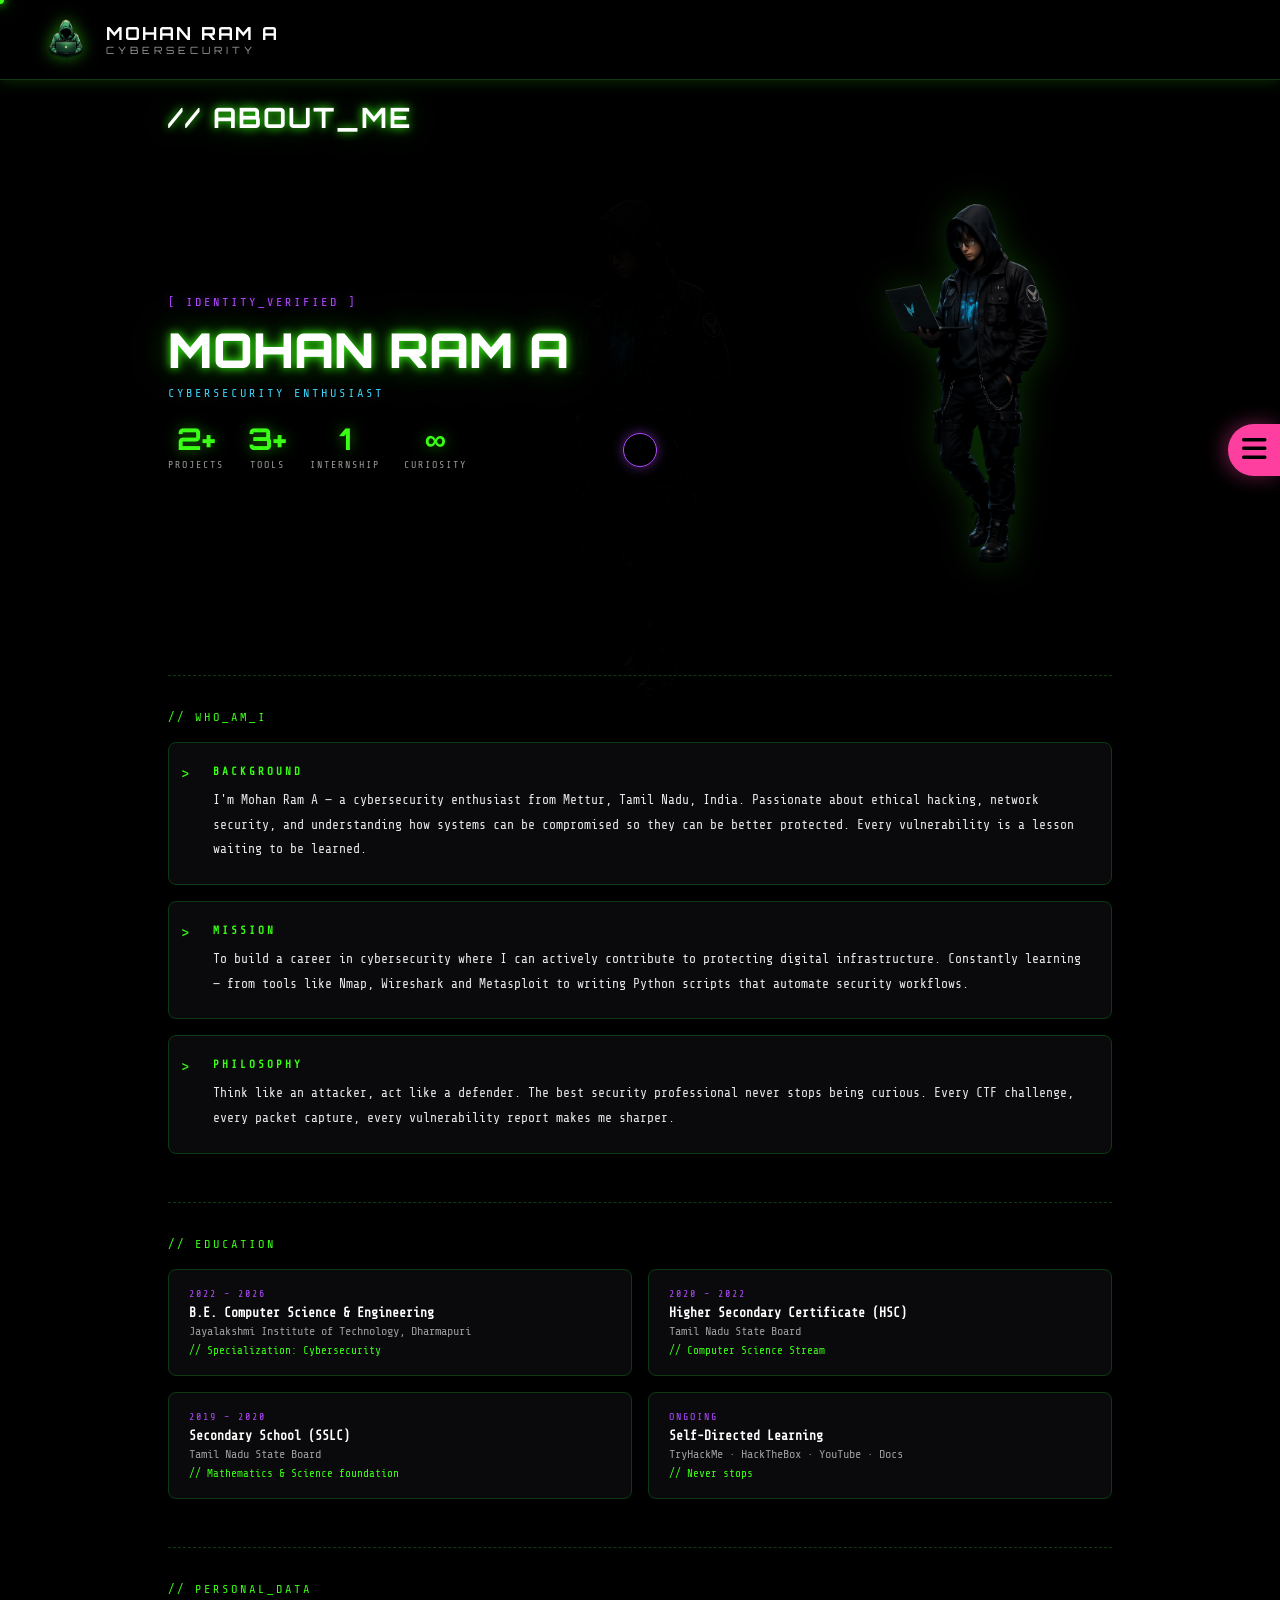
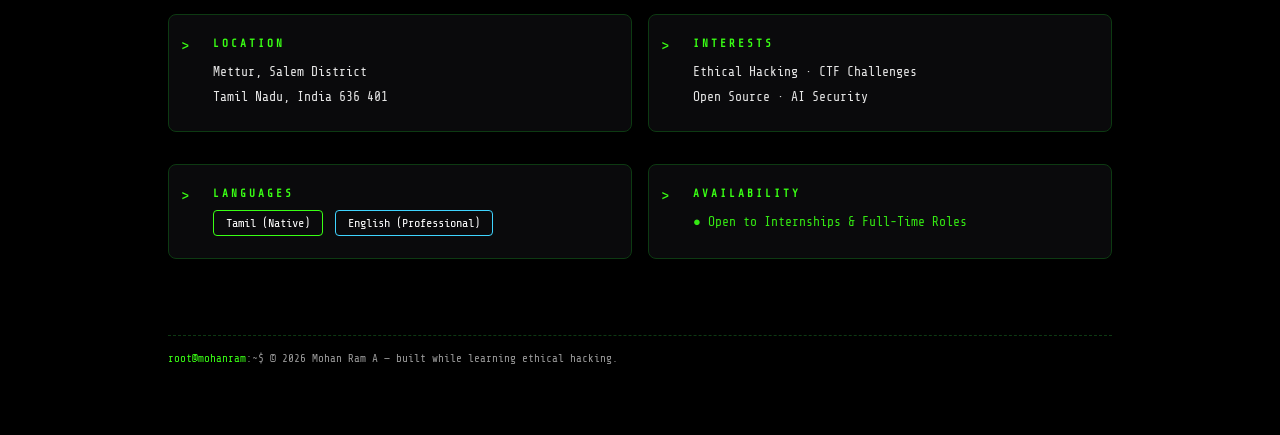
==== about.html @ e19daaab "first commit" ====
<!DOCTYPE html>
<html lang="en">
<head>
<meta charset="UTF-8">
<meta name="viewport" content="width=device-width, initial-scale=1.0">
<title>About // Mohan Ram A</title>
<link rel="icon" href="logo.png" >
<link rel="stylesheet" href="style.css">
<link rel="stylesheet" href="https://cdnjs.cloudflare.com/ajax/libs/font-awesome/6.5.0/css/all.min.css">
<style>
  .bg-page-img {
    position: fixed; top: 50%; left: 50%;
    transform: translate(-50%, -50%);
    width: 550px; height: 550px; object-fit: contain;
    opacity: 0.05; pointer-events: none; z-index: 0;
  }
  @media (max-width: 680px) { .bg-page-img { width: 300px; height: 300px; } }
</style>
</head>
<body>

<img src="about-portrait.png" class="bg-page-img" alt="">

<header class="topbar">
  <a href="index.html" class="topbar-logo">
    <img src="logo.png" width="52" height="52" alt="MR logo">
    <span class="logo-text">MOHAN RAM A<span>CYBERSECURITY</span></span>
  </a>
</header>

<div class="navfab-overlay" id="navfabOverlay"></div>
<div class="navfab-halo" id="navfabHalo"></div>
<div id="navfabItems"></div>
<button class="navfab" id="navfabBtn" aria-label="Toggle navigation">
  <span class="navfab-icon"><i class="fa-solid fa-bars"></i></span>
</button>

<div class="wrap">
  <h1 class="page-title glitch-title">// ABOUT_ME</h1>

  <div class="about-hero reveal">
    <div>
      <div class="glitchtag">[ IDENTITY_VERIFIED ]</div>
      <h2 class="neon-name">MOHAN RAM A</h2>
      <p style="color:var(--sky); font-size:12px; letter-spacing:3px; margin:0 0 20px;">CYBERSECURITY ENTHUSIAST</p>
      <div class="stat-row">
        <div class="stat"><div class="num">2+</div><div class="lbl">PROJECTS</div></div>
        <div class="stat"><div class="num">3+</div><div class="lbl">TOOLS</div></div>
        <div class="stat"><div class="num">1</div><div class="lbl">INTERNSHIP</div></div>
        <div class="stat"><div class="num">∞</div><div class="lbl">CURIOSITY</div></div>
      </div>
    </div>
    <div class="about-portrait">
      <img src="about-portrait.png" alt="Mohan Ram A">
    </div>
  </div>

  <hr class="divider">
  <section id="bio" class="reveal">
    <div class="label">// WHO_AM_I</div>
    <div class="about-block">
      <h3>BACKGROUND</h3>
      <p>I'm Mohan Ram A — a cybersecurity enthusiast from Mettur, Tamil Nadu, India. Passionate about ethical hacking, network security, and understanding how systems can be compromised so they can be better protected. Every vulnerability is a lesson waiting to be learned.</p>
    </div>
    <div class="about-block">
      <h3>MISSION</h3>
      <p>To build a career in cybersecurity where I can actively contribute to protecting digital infrastructure. Constantly learning — from tools like Nmap, Wireshark and Metasploit to writing Python scripts that automate security workflows.</p>
    </div>
    <div class="about-block">
      <h3>PHILOSOPHY</h3>
      <p>Think like an attacker, act like a defender. The best security professional never stops being curious. Every CTF challenge, every packet capture, every vulnerability report makes me sharper.</p>
    </div>
  </section>

  <hr class="divider">
  <section id="education" class="reveal">
    <div class="label">// EDUCATION</div>
    <div class="edu-grid">
      <div class="edu-card">
        <span class="yr">2022 – 2026</span>
        <h3>B.E. Computer Science &amp; Engineering</h3>
        <div class="inst">Jayalakshmi Institute of Technology, Dharmapuri</div>
        <div class="grade">// Specialization: Cybersecurity</div>
      </div>
      <div class="edu-card">
        <span class="yr">2020 – 2022</span>
        <h3>Higher Secondary Certificate (HSC)</h3>
        <div class="inst">Tamil Nadu State Board</div>
        <div class="grade">// Computer Science Stream</div>
      </div>
      <div class="edu-card">
        <span class="yr">2019 – 2020</span>
        <h3>Secondary School (SSLC)</h3>
        <div class="inst">Tamil Nadu State Board</div>
        <div class="grade">// Mathematics &amp; Science foundation</div>
      </div>
      <div class="edu-card">
        <span class="yr">ONGOING</span>
        <h3>Self-Directed Learning</h3>
        <div class="inst">TryHackMe · HackTheBox · YouTube · Docs</div>
        <div class="grade">// Never stops</div>
      </div>
    </div>
  </section>

  <hr class="divider">
  <section id="personal" class="reveal">
    <div class="label">// PERSONAL_DATA</div>
    <div style="display:grid; grid-template-columns:1fr 1fr; gap:16px;">
      <div class="about-block">
        <h3>LOCATION</h3>
        <p>Mettur, Salem District<br>Tamil Nadu, India 636 401</p>
      </div>
      <div class="about-block">
        <h3>INTERESTS</h3>
        <p>Ethical Hacking · CTF Challenges<br>Open Source · AI Security</p>
      </div>
      <div class="about-block">
        <h3>LANGUAGES</h3>
        <div class="lang-row" style="padding-left:18px; margin-top:6px;">
          <span class="lang-tag native">Tamil (Native)</span>
          <span class="lang-tag sky">English (Professional)</span>
        </div>
      </div>
      <div class="about-block">
        <h3>AVAILABILITY</h3>
        <p style="color:var(--green);">● Open to Internships &amp; Full-Time Roles</p>
      </div>
    </div>
  </section>

  <footer>
    <span class="red">root@mohanram</span>:~$ © 2026 Mohan Ram A — built while learning ethical hacking.
  </footer>
</div>

<script src="script.js"></script>
</body>
</html>
---- style.css ----
@import url('https://fonts.googleapis.com/css2?family=Share+Tech+Mono&family=Orbitron:wght@400;700;900&display=swap');

:root {
  --bg: #000000;
  --panel: #0a0a0c;
  --green: #39ff14;
  --green-dim: #0d3a12;
  --violet: #b14aff;
  --violet-dim: #3a0d5a;
  --pink: #ff3fa0;
  --pink-dim: #4a0d2e;
  --sky: #3fd4ff;
  --sky-dim: #0d3242;
  --white: #ffffff;
  --grey: #9a9a9a;
  --font-mono: 'Share Tech Mono', 'Courier New', monospace;
  --font-display: 'Orbitron', sans-serif;
}

* { box-sizing: border-box; }
html { scroll-behavior: smooth; }
body {
  margin: 0;
  background: var(--bg);
  color: var(--white);
  font-family: var(--font-mono);
  overflow-x: hidden;
  position: relative;
  cursor: none;
}

/* ── Custom cursor ── */
.cursor-dot {
  position: fixed; top: 0; left: 0; width: 8px; height: 8px; border-radius: 50%;
  background: var(--green); pointer-events: none; z-index: 9999;
  transform: translate(-50%, -50%);
  box-shadow: 0 0 10px var(--green), 0 0 20px rgba(57,255,20,0.6);
}
.cursor-ring {
  position: fixed; top: 0; left: 0; width: 34px; height: 34px; border-radius: 50%;
  border: 1px solid var(--violet); pointer-events: none; z-index: 9998;
  transform: translate(-50%, -50%);
  box-shadow: 0 0 12px rgba(177,74,255,0.5);
  transition: width .2s, height .2s, border-color .2s;
}
.cursor-ring.active { width: 50px; height: 50px; border-color: var(--pink); }
@media (max-width: 900px) {
  body { cursor: auto; }
  .cursor-dot, .cursor-ring { display: none; }
}

/* ── Background watermark ── */
.page-watermark {
  position: fixed; right: -60px; bottom: -60px; width: 480px; height: 480px;
  opacity: 0.06; pointer-events: none; z-index: 0;
  object-fit: contain;
}
@media (max-width: 680px) { .page-watermark { width: 280px; height: 280px; } }

/* ── TOPBAR ── */
.topbar {
  position: fixed; top: 0; left: 0; right: 0; height: 80px; z-index: 200;
  display: flex; align-items: center; padding: 0 40px;
  background: rgba(0,0,0,0.85);
  border-bottom: 1px solid var(--green-dim);
  backdrop-filter: blur(10px);
}
.topbar-logo {
  display: flex; align-items: center; gap: 14px;
  margin-right: auto; text-decoration: none;
}
.topbar-logo img { width: 52px; height: 52px; filter: drop-shadow(0 0 8px rgba(57,255,20,0.5)); }
.topbar-logo .logo-text {
  font-family: var(--font-display);
  font-weight: 700; letter-spacing: 2px; font-size: 18px; color: #fff; line-height: 1.2;
}
.topbar-logo .logo-text span {
  display: block; color: var(--grey); font-size: 10px; letter-spacing: 4px; font-weight: 400;
}
@media (max-width: 900px) {
  .topbar { padding: 0 20px; height: 70px; }
  .topbar-logo img { width: 40px; height: 40px; }
  .topbar-logo .logo-text { font-size: 14px; }
}

/* ── Radial FAB nav ── */
.navfab-halo {
  position: fixed; right: -250px; top: 50%;
  transform: translateY(-50%) scaleX(0.3); transform-origin: right center;
  width: 460px; height: 460px; border-radius: 50%;
  background: rgba(57,255,20,0.05); border: 2px solid rgba(57,255,20,0.25);
  opacity: 0; transition: right .5s cubic-bezier(.77,0,.18,1), opacity .4s, transform .5s cubic-bezier(.77,0,.18,1);
  z-index: 97; pointer-events: none;
}
.navfab-halo.open { right: -250px; opacity: 1; transform: translateY(-50%) scaleX(1); }

.navfab {
  position: fixed; right: 0; top: 50%; transform: translateY(-50%);
  width: 52px; height: 52px; border-radius: 50% 0 0 50%;
  background: var(--pink); border: none; cursor: pointer;
  display: flex; align-items: center; justify-content: center;
  z-index: 200; transition: background .2s, border-radius .3s;
  box-shadow: -4px 0 20px rgba(255,63,160,0.4);
}
.navfab:hover { background: #ff1f8f; }
.navfab.open { border-radius: 50%; background: #ff1f8f; }
.navfab-icon { font-size: 28px; color: #000; font-weight: bold; transition: transform .35s cubic-bezier(.34,1.56,.64,1); }
.navfab.open .navfab-icon { transform: rotate(45deg); }

.nav-item {
  position: fixed; width: 64px; height: 64px; border-radius: 50%;
  background: #0a0a0a; border: 2px solid rgba(57,255,20,0.35);
  display: flex; flex-direction: column; align-items: center; justify-content: center;
  cursor: pointer; text-decoration: none; gap: 2px;
  opacity: 0; transform: scale(0);
  transition: opacity .3s, transform .4s cubic-bezier(.34,1.56,.64,1), border-color .2s, box-shadow .2s;
  pointer-events: none; z-index: 199;
}
.nav-item:hover { background: rgba(57,255,20,0.08); border-color: var(--green); box-shadow: 0 0 16px rgba(57,255,20,0.4); }
.nav-item.open { opacity: 1; transform: scale(1); pointer-events: auto; }
.nav-item .nav-icon { font-size: 20px; color: var(--white); }
.nav-item .lbl { font-size: 8px; color: var(--grey); font-weight: 600; white-space: nowrap; font-family: var(--font-mono); }
.nav-item.active { border-color: var(--sky); box-shadow: 0 0 14px rgba(63,212,255,0.5); }
.nav-item.active .lbl { color: var(--sky); }
.nav-item .tip {
  position: absolute; right: 72px; background: var(--pink); color: #000;
  font-size: 12px; font-weight: 600; padding: 5px 10px; border-radius: 20px;
  white-space: nowrap; opacity: 0; pointer-events: none; transition: opacity .15s;
  font-family: var(--font-mono);
}
.nav-item:hover .tip { opacity: 1; }

.navfab-overlay { display: none; position: fixed; inset: 0; z-index: 96; }
.navfab-overlay.open { display: block; }

@media (max-width: 680px) {
  .navfab { width: 52px; height: 52px; }
  .navfab-icon { font-size: 22px; }
  .nav-item { width: 58px; height: 58px; }
  .nav-item .nav-icon { font-size: 16px; }
  .nav-item .lbl { font-size: 7px; }
  .nav-item .tip { display: none; }
  .navfab-halo { width: 300px; height: 300px; right: -150px; }
  .navfab-halo.open { right: -150px; }
}

/* ── Layout ── */
.wrap {
  max-width: 1000px; margin: 0 auto;
  padding: 100px 28px 50px; position: relative; z-index: 2;
}
@media (max-width: 680px) { .wrap { padding: 90px 18px 100px; } }

/* ── Typography & common ── */
.page-title {
  font-family: var(--font-display);
  font-size: 28px; margin: 0 0 32px; color: #fff;
  text-shadow: 0 0 10px var(--green), 0 0 28px rgba(57,255,20,0.35);
  letter-spacing: 2px;
}

/* Glitch animation for titles */
.glitch-title {
  position: relative;
  animation: glitchFlicker 5s infinite;
}
@keyframes glitchFlicker {
  0%, 95%, 100% { text-shadow: 0 0 10px var(--green), 0 0 28px rgba(57,255,20,0.35); }
  96% { text-shadow: 3px 0 0 var(--sky), -3px 0 0 var(--pink); transform: translateX(2px); }
  97% { text-shadow: -3px 0 0 var(--pink), 3px 0 0 var(--sky); transform: translateX(-2px); }
  98% { text-shadow: 0 0 10px var(--green), 0 0 28px rgba(57,255,20,0.35); transform: translateX(0); }
}

/* Neon scan-line effect on name */
.neon-name {
  font-family: var(--font-display);
  font-size: 48px; font-weight: 900; margin: 10px 0 6px; color: #fff;
  text-shadow: 0 0 10px var(--green), 0 0 30px rgba(57,255,20,0.4), 0 0 60px rgba(57,255,20,0.15);
  position: relative;
  animation: nameGlow 3s ease-in-out infinite alternate;
}
@keyframes nameGlow {
  from { text-shadow: 0 0 10px var(--green), 0 0 30px rgba(57,255,20,0.4); }
  to   { text-shadow: 0 0 20px var(--green), 0 0 50px rgba(57,255,20,0.6), 0 0 80px rgba(57,255,20,0.2); }
}
@media (max-width: 680px) { .neon-name { font-size: 28px; } }

.divider { border: none; border-top: 1px dashed var(--green-dim); margin: 48px 0 24px; }
.label { color: var(--green); font-size: 12px; letter-spacing: 3px; margin-bottom: 18px; font-family: var(--font-mono); }
section { padding-top: 10px; }

.reveal { opacity: 0; transform: translateY(24px); transition: opacity .6s ease, transform .6s ease; }
.reveal.in-view { opacity: 1; transform: translateY(0); }

/* ── Hero ── */
.hero {
  padding: 10px 0 40px;
  display: grid; grid-template-columns: 1fr auto; gap: 36px; align-items: center;
}
@media (max-width: 680px) { .hero { grid-template-columns: 1fr; } }

.glitchtag { color: var(--violet); font-size: 12px; letter-spacing: 3px; text-shadow: 0 0 8px rgba(177,74,255,0.6); }
.tagline { color: var(--grey); font-size: 14px; max-width: 560px; min-height: 1.6em; line-height: 1.7; }
.type-cursor { display: inline-block; width: 8px; height: 1em; background: var(--green); vertical-align: text-bottom; animation: blink 1s steps(1) infinite; margin-left: 2px; }
@keyframes blink { 50% { opacity: 0; } }

.contact-strip { display: flex; flex-wrap: wrap; gap: 18px; font-size: 12px; color: var(--grey); margin-top: 14px; }
.contact-strip b { color: var(--green); }

/* Hero portrait / frame */
.hero-portrait {
  width: 320px; height: 320px;
  flex-shrink: 0;
  position: relative;
}
@media (max-width: 680px) { .hero-portrait { width: 180px; height: 180px; margin: 0 auto; } }

/* the actual circular clipped photo, sits inside the frame */
.portrait-ring {
  position: relative;
  width: 100%; height: 100%;
  border-radius: 50%;
  overflow: hidden;
  z-index: 2;
  background: radial-gradient(circle at 50% 30%, #0a1a0d, #000 72%);
}
.portrait-ring img { width: 100%; height: 100%; object-fit: cover; display: block; }

/* ── Target-lock reticle overlay — sits ON TOP of the portrait, rings extend past it ── */
.reticle {
  position: absolute;
  inset: 0%;
  width: 100%;
  height: 100%;
  z-index: 3;
  pointer-events: none;
  overflow: visible;
}
.reticle .outer-static { fill: none; stroke: var(--green-dim); stroke-width: 1; }
.reticle .dash-ring {
  fill: none; stroke: var(--green-dim); stroke-width: 1;
  stroke-dasharray: 3 5;
  transform-origin: 100px 100px;
  animation: reticleSpinRev 26s linear infinite;
}
.reticle .thin-ring { fill: none; stroke: var(--green-dim); stroke-width: 1; opacity: .8; }

.reticle .tick-ring { transform-origin: 100px 100px; animation: reticleSpin 24s linear infinite; }
.reticle .tick-ring .arc-seg { fill: none; stroke: var(--green); stroke-width: 6; stroke-linecap: butt; opacity: .9; }
.reticle .tick-ring .tick { stroke: var(--green); stroke-width: 2; }

.reticle .scan-arc {
  fill: none; stroke: var(--sky); stroke-width: 4; stroke-linecap: round;
  opacity: .9;
  filter: drop-shadow(0 0 6px rgba(63,212,255,.7));
  transform-origin: 100px 100px;
  animation: reticleSpin 5s linear infinite;
}

.reticle .crosshair line { stroke: var(--grey); stroke-width: 1; }
.reticle .crosshair polygon { fill: var(--sky); }

@keyframes reticleSpin { to { transform: rotate(360deg); } }
@keyframes reticleSpinRev { to { transform: rotate(-360deg); } }

@media (prefers-reduced-motion: reduce) {
  .reticle .dash-ring, .reticle .tick-ring, .reticle .scan-arc { animation: none; }
}

/* AI command bar */
.ai-cmd {
  display: flex; align-items: center; gap: 8px; margin: 14px 0 6px;
  border: 1px solid var(--sky-dim); border-radius: 6px; background: #0a0a0a;
  padding: 8px 12px; max-width: 480px;
}
.ai-cmd span.prompt { color: var(--sky); font-size: 12px; }
.ai-cmd input {
  flex: 1; background: none; border: none; outline: none; color: var(--white);
  font-family: var(--font-mono); font-size: 12px;
}
.ai-cmd input::placeholder { color: var(--grey); }
.ai-cmd-hint { color: var(--grey); font-size: 11px; margin-bottom: 28px; }
.ai-cmd-feedback { color: var(--pink); font-size: 12px; min-height: 1.2em; margin-bottom: 10px; }
.ai-welcome { color: var(--sky); font-size: 12px; margin-bottom: 10px; min-height: 1.4em; opacity: 0.9; }
.ai-cursor { display: inline-block; width: 7px; height: 1em; background: var(--sky); vertical-align: text-bottom; animation: blink 1s steps(1) infinite; margin-left: 2px; }

/* Fake terminal */
.fake-terminal {
  border: 1px solid var(--green-dim); background: #070707; border-radius: 8px;
  padding: 14px 18px; font-size: 12px; line-height: 1.9; max-width: 520px;
  box-shadow: 0 0 20px rgba(57,255,20,0.07); margin-top: 28px;
}
.fake-terminal .ft-line { color: var(--grey); opacity: 0; animation: ftFade .4s forwards; }
.fake-terminal .ft-prompt { color: var(--green); }
.fake-terminal .ft-out { color: var(--white); opacity: 0.8; }
@keyframes ftFade { to { opacity: 1; } }

/* Cards / entries / posters */
.glist { display: grid; grid-template-columns: 1fr 1fr; gap: 18px; }
@media (max-width: 680px) { .glist { grid-template-columns: 1fr; } }

.poster {
  border: 1px solid var(--green-dim); background: var(--panel); border-radius: 8px; overflow: hidden;
  transition: border-color .2s, box-shadow .2s, transform .2s;
}
.poster:hover { border-color: var(--green); box-shadow: 0 0 22px rgba(57,255,20,0.2); transform: translateY(-3px); }
.poster-banner {
  height: 90px; display: flex; align-items: center; justify-content: center;
  background: repeating-linear-gradient(135deg, rgba(57,255,20,0.12) 0 10px, transparent 10px 20px), #0a0012;
  border-bottom: 1px solid var(--green-dim);
}
.poster-banner .ptitle { color: var(--white); font-weight: bold; font-size: 15px; letter-spacing: 1px; text-shadow: 0 0 10px var(--green); text-align: center; padding: 0 14px; font-family: var(--font-display); }
.poster-body { padding: 16px 18px; }
.poster-body .tag { color: var(--violet); font-size: 11px; letter-spacing: 1px; }
.poster-body p { margin: 8px 0 0; font-size: 13px; color: var(--white); opacity: 0.85; }

.entry {
  border: 1px solid var(--green-dim); background: var(--panel);
  padding: 18px 20px 18px 30px; border-radius: 6px; position: relative;
  transition: border-color .2s, box-shadow .2s, transform .2s;
}
.entry:hover { border-color: var(--green); box-shadow: 0 0 18px rgba(57,255,20,0.18); transform: translateY(-2px); }
.entry::before { content: '>'; position: absolute; left: 12px; top: 18px; color: var(--green); }
.entry h3 { margin: 0 0 6px; color: #fff; font-size: 14px; }
.entry p { margin: 0; color: var(--grey); font-size: 13px; }
.meta { display: block; color: var(--sky); font-size: 10px; margin-bottom: 6px; letter-spacing: 2px; }

/* Skills pills */
.skills { display: flex; flex-wrap: wrap; gap: 10px; }
.pill { color: var(--white); padding: 6px 14px; font-size: 12px; border-radius: 20px; transition: background .2s, box-shadow .2s, color .2s; cursor: default; }
.pill:nth-child(4n+1) { border: 1px solid var(--green); background: rgba(57,255,20,0.07); }
.pill:nth-child(4n+2) { border: 1px solid var(--sky); background: rgba(63,212,255,0.07); }
.pill:nth-child(4n+3) { border: 1px solid var(--pink); background: rgba(255,63,160,0.07); }
.pill:nth-child(4n+4) { border: 1px solid var(--violet); background: rgba(177,74,255,0.07); }
.pill:nth-child(4n+1):hover { background: var(--green); color: #000; box-shadow: 0 0 12px rgba(57,255,20,0.5); }
.pill:nth-child(4n+2):hover { background: var(--sky); color: #000; box-shadow: 0 0 12px rgba(63,212,255,0.5); }
.pill:nth-child(4n+3):hover { background: var(--pink); color: #000; box-shadow: 0 0 12px rgba(255,63,160,0.5); }
.pill:nth-child(4n+4):hover { background: var(--violet); color: #000; box-shadow: 0 0 12px rgba(177,74,255,0.5); }

.tagrow { display: flex; flex-wrap: wrap; gap: 10px; }
.tagrow .pill2 { padding: 6px 14px; font-size: 12px; border-radius: 4px; }
.tagrow .pill2:nth-child(odd) { border: 1px solid var(--sky); color: var(--sky); }
.tagrow .pill2:nth-child(even) { border: 1px solid var(--pink); color: var(--pink); }

/* Contact box */
.contactbox {
  border: 1px solid var(--green-dim); background: var(--panel); border-radius: 8px;
  padding: 28px 32px; display: flex; flex-wrap: wrap; gap: 24px;
  justify-content: space-between; align-items: center;
}
.contactbox a { color: var(--green); text-decoration: none; }
.contactbox a:hover { text-decoration: underline; color: var(--sky); }

/* Contact form */
.contact-form { display: flex; flex-direction: column; gap: 16px; }
.cf-row { display: grid; grid-template-columns: 1fr 1fr; gap: 16px; }
@media (max-width: 680px) { .cf-row { grid-template-columns: 1fr; } }
.cf-field { display: flex; flex-direction: column; gap: 6px; }
.cf-field label { color: var(--green); font-size: 11px; letter-spacing: 2px; }
.cf-field input, .cf-field textarea {
  background: #0a0a0a; border: 1px solid var(--green-dim); border-radius: 6px;
  color: var(--white); font-family: var(--font-mono); font-size: 13px;
  padding: 10px 14px; outline: none;
  transition: border-color .2s, box-shadow .2s;
}
.cf-field input:focus, .cf-field textarea:focus {
  border-color: var(--green); box-shadow: 0 0 10px rgba(57,255,20,0.15);
}
.cf-field textarea { resize: vertical; min-height: 100px; }
.cf-submit {
  background: transparent; border: 1px solid var(--pink); color: var(--pink);
  font-family: var(--font-display); font-size: 13px; letter-spacing: 2px;
  padding: 12px 28px; border-radius: 6px; cursor: pointer;
  transition: background .2s, color .2s, box-shadow .2s;
  align-self: flex-start;
}
.cf-submit:hover { background: var(--pink); color: #000; box-shadow: 0 0 18px rgba(255,63,160,0.5); }
.cf-status { font-size: 12px; min-height: 1.4em; }

/* About page specifics */
.about-hero { display: grid; grid-template-columns: 1fr auto; gap: 40px; align-items: center; padding: 20px 0 50px; }
@media (max-width: 680px) { .about-hero { grid-template-columns: 1fr; } }
.about-portrait { width: 260px; flex-shrink: 0; }
.about-portrait img { width: 100%; display: block; filter: drop-shadow(0 0 16px rgba(57,255,20,0.18)); }
@media (max-width: 680px) { .about-portrait { width: 180px; margin: 0 auto; } }

.about-block {
  background: var(--panel); border: 1px solid var(--green-dim); border-radius: 8px;
  padding: 22px 26px; margin-bottom: 16px; position: relative;
  transition: border-color .2s, box-shadow .2s;
}
.about-block:hover { border-color: var(--green); box-shadow: 0 0 16px rgba(57,255,20,0.12); }
.about-block::before { content: '>'; position: absolute; left: 12px; top: 22px; color: var(--green); font-family: var(--font-mono); }
.about-block h3 { margin: 0 0 10px; color: var(--green); font-size: 11px; letter-spacing: 3px; padding-left: 18px; }
.about-block p { margin: 0; color: var(--white); font-size: 13px; line-height: 1.9; opacity: 0.9; padding-left: 18px; }

.edu-grid { display: grid; grid-template-columns: 1fr 1fr; gap: 16px; }
@media (max-width: 680px) { .edu-grid { grid-template-columns: 1fr; } }
.edu-card {
  border: 1px solid var(--green-dim); background: var(--panel); border-radius: 8px; padding: 18px 20px;
  transition: border-color .2s, box-shadow .2s, transform .2s;
}
.edu-card:hover { border-color: var(--green); box-shadow: 0 0 16px rgba(57,255,20,0.15); transform: translateY(-2px); }
.edu-card .yr { color: var(--violet); font-size: 10px; letter-spacing: 2px; margin-bottom: 6px; display: block; }
.edu-card h3 { margin: 0 0 4px; color: #fff; font-size: 13px; }
.edu-card .inst { color: var(--grey); font-size: 12px; }
.edu-card .grade { color: var(--green); font-size: 11px; margin-top: 6px; }

.stat-row { display: flex; gap: 24px; flex-wrap: wrap; margin-top: 10px; }
.stat { text-align: center; }
.stat .num { font-size: 30px; color: var(--green); font-weight: bold; text-shadow: 0 0 14px rgba(57,255,20,0.5); font-family: var(--font-display); }
.stat .lbl { color: var(--grey); font-size: 10px; letter-spacing: 2px; margin-top: 2px; }

.lang-row { display: flex; gap: 12px; flex-wrap: wrap; margin-top: 6px; }
.lang-tag { border: 1px solid var(--grey); color: var(--grey); padding: 5px 12px; border-radius: 4px; font-size: 12px; font-family: var(--font-mono); }
.lang-tag.native { border-color: var(--green); color: var(--white); }
.lang-tag.sky { border-color: var(--sky); color: var(--white); }

/* Skills page character layout */
.skills-layout { display: flex; gap: 40px; align-items: center;  }
.skills-content { flex: 1; min-width: 0; }
.skills-character { flex-shrink: 0; position: sticky; top: 100px; }
.skills-character img { width: 340px; height: auto; filter: drop-shadow(0 0 24px rgba(63,212,255,0.3)); }
@media (max-width: 1000px) { .skills-layout { flex-direction: column; } .skills-character { position: relative; top: 0; } .skills-character img { width: 200px; } }

/* About text */
.about p { color: var(--white); max-width: 720px; font-size: 14px; line-height: 1.85; opacity: 0.92; }

footer { margin: 60px 0 20px; color: var(--grey); font-size: 11px; border-top: 1px dashed var(--green-dim); padding-top: 16px; }
footer .red { color: var(--green); }

/* Scrollbar */
::-webkit-scrollbar { width: 6px; }
::-webkit-scrollbar-track { background: #000; }
::-webkit-scrollbar-thumb { background: var(--green-dim); border-radius: 3px; }
::-webkit-scrollbar-thumb:hover { background: var(--green); }
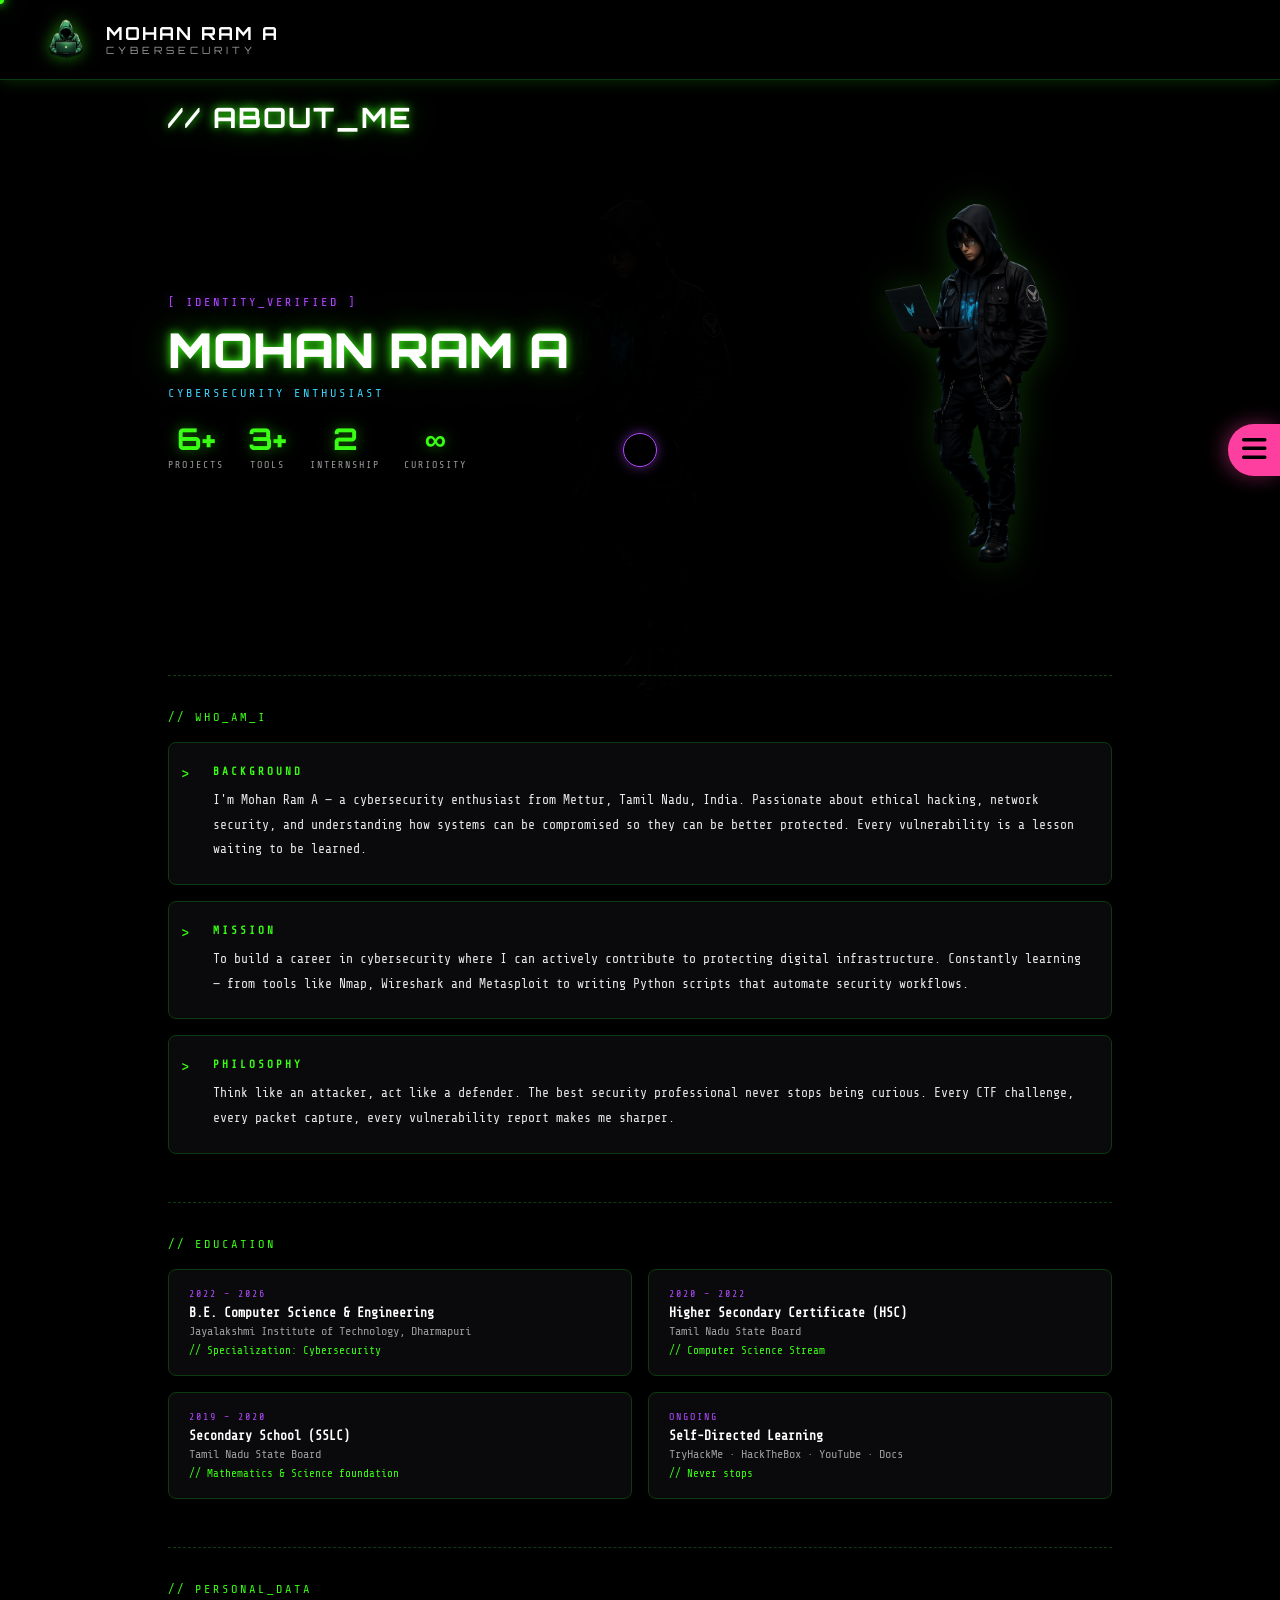
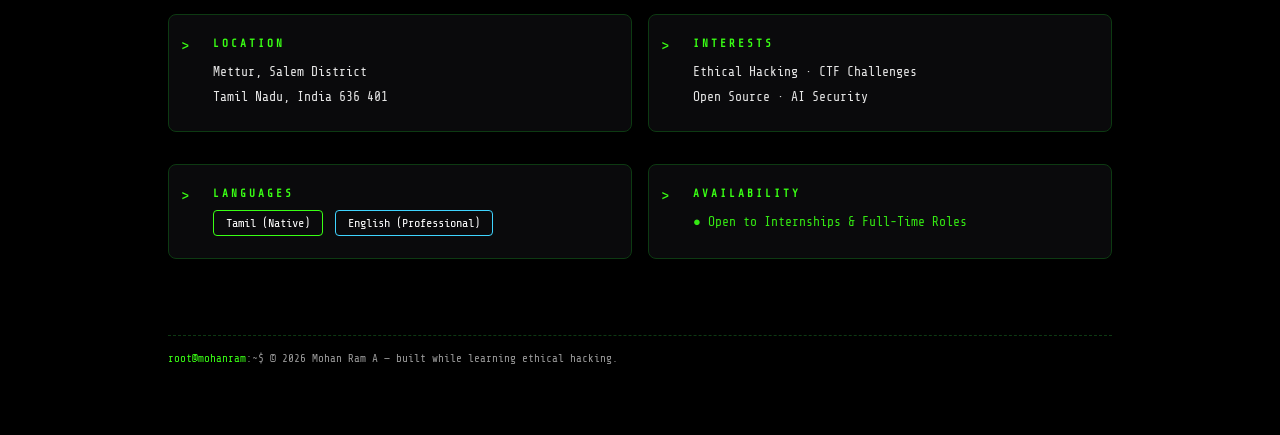
==== commit 9fa98321: "Updated portfolio" ====
--- a/about.html
+++ b/about.html
@@ -44,9 +44,9 @@
       <h2 class="neon-name">MOHAN RAM A</h2>
       <p style="color:var(--sky); font-size:12px; letter-spacing:3px; margin:0 0 20px;">CYBERSECURITY ENTHUSIAST</p>
       <div class="stat-row">
-        <div class="stat"><div class="num">2+</div><div class="lbl">PROJECTS</div></div>
+        <div class="stat"><div class="num">6+</div><div class="lbl">PROJECTS</div></div>
         <div class="stat"><div class="num">3+</div><div class="lbl">TOOLS</div></div>
-        <div class="stat"><div class="num">1</div><div class="lbl">INTERNSHIP</div></div>
+        <div class="stat"><div class="num">2</div><div class="lbl">INTERNSHIP</div></div>
         <div class="stat"><div class="num">∞</div><div class="lbl">CURIOSITY</div></div>
       </div>
     </div>
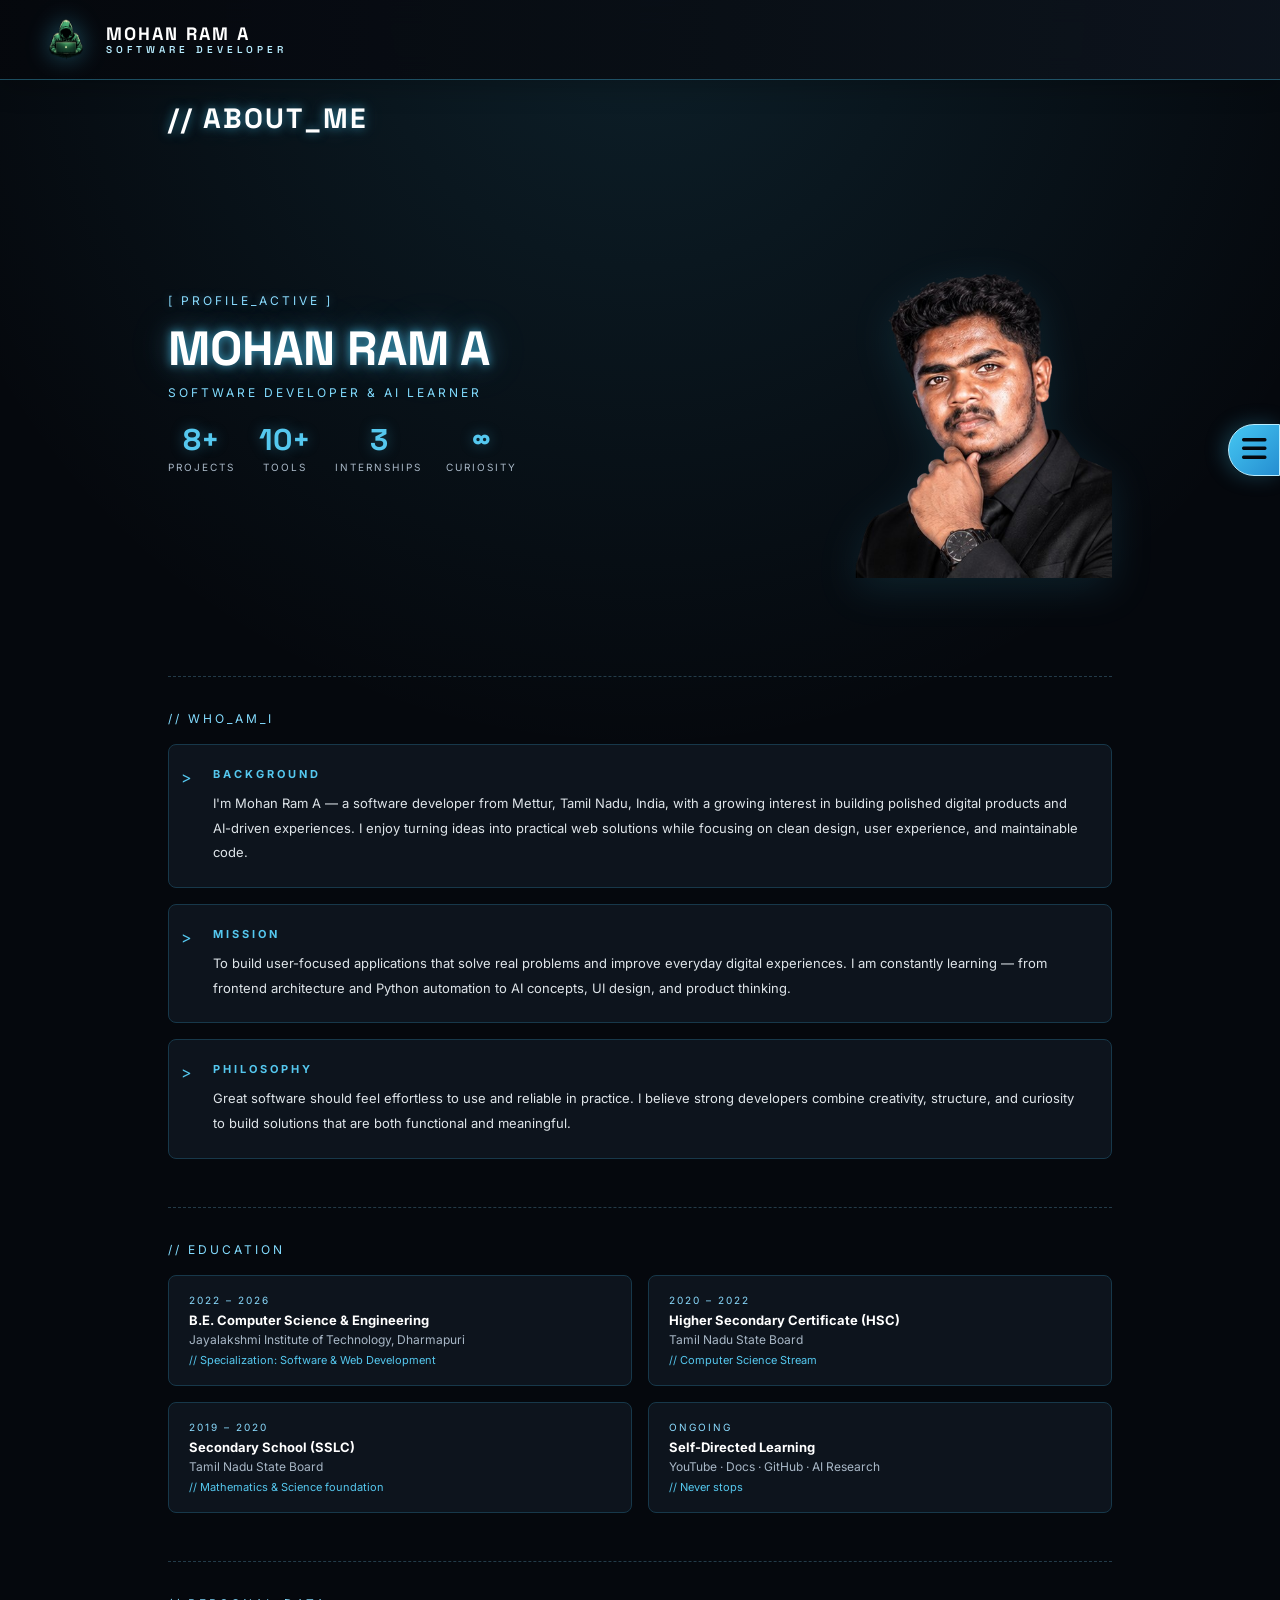
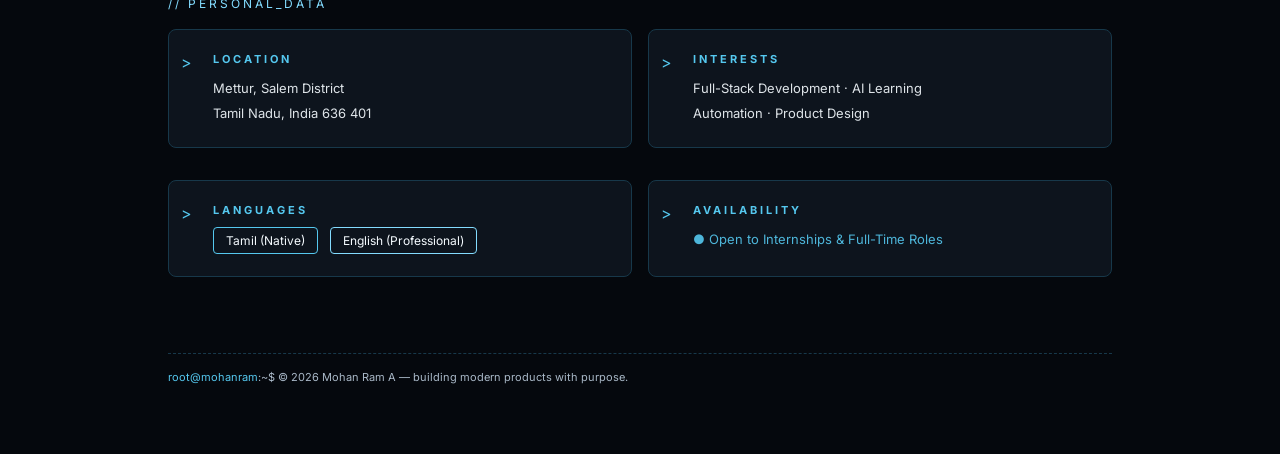
==== commit 61e1d31a: "Updated portfolio visuals and interactions Refresh the portfolio with updated portraits, a blue-blac" ====
--- a/about.html
+++ b/about.html
@@ -3,28 +3,17 @@
 <head>
 <meta charset="UTF-8">
 <meta name="viewport" content="width=device-width, initial-scale=1.0">
-<title>About // Mohan Ram A</title>
+<title>About // Mohan Ram A | Software Developer</title>
 <link rel="icon" href="logo.png" >
 <link rel="stylesheet" href="style.css">
 <link rel="stylesheet" href="https://cdnjs.cloudflare.com/ajax/libs/font-awesome/6.5.0/css/all.min.css">
-<style>
-  .bg-page-img {
-    position: fixed; top: 50%; left: 50%;
-    transform: translate(-50%, -50%);
-    width: 550px; height: 550px; object-fit: contain;
-    opacity: 0.05; pointer-events: none; z-index: 0;
-  }
-  @media (max-width: 680px) { .bg-page-img { width: 300px; height: 300px; } }
-</style>
 </head>
 <body>
-
-<img src="about-portrait.png" class="bg-page-img" alt="">
 
 <header class="topbar">
   <a href="index.html" class="topbar-logo">
     <img src="logo.png" width="52" height="52" alt="MR logo">
-    <span class="logo-text">MOHAN RAM A<span>CYBERSECURITY</span></span>
+    <span class="logo-text">MOHAN RAM A<span>SOFTWARE DEVELOPER</span></span>
   </a>
 </header>
 
@@ -40,18 +29,18 @@
 
   <div class="about-hero reveal">
     <div>
-      <div class="glitchtag">[ IDENTITY_VERIFIED ]</div>
+      <div class="glitchtag">[ PROFILE_ACTIVE ]</div>
       <h2 class="neon-name">MOHAN RAM A</h2>
-      <p style="color:var(--sky); font-size:12px; letter-spacing:3px; margin:0 0 20px;">CYBERSECURITY ENTHUSIAST</p>
+      <p style="color:var(--sky); font-size:12px; letter-spacing:3px; margin:0 0 20px;">SOFTWARE DEVELOPER &amp; AI LEARNER</p>
       <div class="stat-row">
-        <div class="stat"><div class="num">6+</div><div class="lbl">PROJECTS</div></div>
-        <div class="stat"><div class="num">3+</div><div class="lbl">TOOLS</div></div>
-        <div class="stat"><div class="num">2</div><div class="lbl">INTERNSHIP</div></div>
+        <div class="stat"><div class="num">8+</div><div class="lbl">PROJECTS</div></div>
+        <div class="stat"><div class="num">10+</div><div class="lbl">TOOLS</div></div>
+        <div class="stat"><div class="num">3</div><div class="lbl">INTERNSHIPS</div></div>
         <div class="stat"><div class="num">∞</div><div class="lbl">CURIOSITY</div></div>
       </div>
     </div>
     <div class="about-portrait">
-      <img src="about-portrait.png" alt="Mohan Ram A">
+      <img src="images/pose_2_hand_on_chin_cutout.png" alt="Mohan Ram A software developer">
     </div>
   </div>
 
@@ -60,15 +49,15 @@
     <div class="label">// WHO_AM_I</div>
     <div class="about-block">
       <h3>BACKGROUND</h3>
-      <p>I'm Mohan Ram A — a cybersecurity enthusiast from Mettur, Tamil Nadu, India. Passionate about ethical hacking, network security, and understanding how systems can be compromised so they can be better protected. Every vulnerability is a lesson waiting to be learned.</p>
+      <p>I'm Mohan Ram A — a software developer from Mettur, Tamil Nadu, India, with a growing interest in building polished digital products and AI-driven experiences. I enjoy turning ideas into practical web solutions while focusing on clean design, user experience, and maintainable code.</p>
     </div>
     <div class="about-block">
       <h3>MISSION</h3>
-      <p>To build a career in cybersecurity where I can actively contribute to protecting digital infrastructure. Constantly learning — from tools like Nmap, Wireshark and Metasploit to writing Python scripts that automate security workflows.</p>
+      <p>To build user-focused applications that solve real problems and improve everyday digital experiences. I am constantly learning — from frontend architecture and Python automation to AI concepts, UI design, and product thinking.</p>
     </div>
     <div class="about-block">
       <h3>PHILOSOPHY</h3>
-      <p>Think like an attacker, act like a defender. The best security professional never stops being curious. Every CTF challenge, every packet capture, every vulnerability report makes me sharper.</p>
+      <p>Great software should feel effortless to use and reliable in practice. I believe strong developers combine creativity, structure, and curiosity to build solutions that are both functional and meaningful.</p>
     </div>
   </section>
 
@@ -80,7 +69,7 @@
         <span class="yr">2022 – 2026</span>
         <h3>B.E. Computer Science &amp; Engineering</h3>
         <div class="inst">Jayalakshmi Institute of Technology, Dharmapuri</div>
-        <div class="grade">// Specialization: Cybersecurity</div>
+        <div class="grade">// Specialization: Software &amp; Web Development</div>
       </div>
       <div class="edu-card">
         <span class="yr">2020 – 2022</span>
@@ -97,7 +86,7 @@
       <div class="edu-card">
         <span class="yr">ONGOING</span>
         <h3>Self-Directed Learning</h3>
-        <div class="inst">TryHackMe · HackTheBox · YouTube · Docs</div>
+        <div class="inst">YouTube · Docs · GitHub · AI Research</div>
         <div class="grade">// Never stops</div>
       </div>
     </div>
@@ -113,7 +102,7 @@
       </div>
       <div class="about-block">
         <h3>INTERESTS</h3>
-        <p>Ethical Hacking · CTF Challenges<br>Open Source · AI Security</p>
+        <p>Full-Stack Development · AI Learning<br>Automation · Product Design</p>
       </div>
       <div class="about-block">
         <h3>LANGUAGES</h3>
@@ -130,7 +119,7 @@
   </section>
 
   <footer>
-    <span class="red">root@mohanram</span>:~$ © 2026 Mohan Ram A — built while learning ethical hacking.
+    <span class="red">root@mohanram</span>:~$ © 2026 Mohan Ram A — building modern products with purpose.
   </footer>
 </div>
 
--- a/style.css
+++ b/style.css
@@ -1,81 +1,94 @@
-@import url('https://fonts.googleapis.com/css2?family=Share+Tech+Mono&family=Orbitron:wght@400;700;900&display=swap');
+@import url('https://fonts.googleapis.com/css2?family=Inter:wght@400;500;600;700;800;900&family=Space+Grotesk:wght@500;700&display=swap');
 
 :root {
-  --bg: #000000;
-  --panel: #0a0a0c;
-  --green: #39ff14;
-  --green-dim: #0d3a12;
-  --violet: #b14aff;
-  --violet-dim: #3a0d5a;
-  --pink: #ff3fa0;
-  --pink-dim: #4a0d2e;
-  --sky: #3fd4ff;
-  --sky-dim: #0d3242;
-  --white: #ffffff;
-  --grey: #9a9a9a;
-  --font-mono: 'Share Tech Mono', 'Courier New', monospace;
-  --font-display: 'Orbitron', sans-serif;
+  --bg: #05080d;
+  --panel: #0d141d;
+  --primary: #45c7f2;
+  --primary-soft: #b8edff;
+  --secondary: #75d8ff;
+  --secondary-deep: #258ed1;
+  --accent: #f5fbff;
+  --green: #55c8ef;
+  --green-dim: #17384a;
+  --violet: #8bdcff;
+  --violet-dim: #183449;
+  --pink: #a6e5ff;
+  --pink-dim: #17384a;
+  --sky: #83dcff;
+  --sky-dim: #16384c;
+  --white: #f5fbff;
+  --grey: #a9b8c7;
+  --font-mono: 'Inter', 'Segoe UI', sans-serif;
+  --font-display: 'Space Grotesk', 'Segoe UI', sans-serif;
 }
 
 * { box-sizing: border-box; }
 html { scroll-behavior: smooth; }
 body {
   margin: 0;
-  background: var(--bg);
+  background: radial-gradient(circle at top, rgba(69,199,242,0.12), transparent 35%), var(--bg);
   color: var(--white);
   font-family: var(--font-mono);
   overflow-x: hidden;
   position: relative;
-  cursor: none;
-}
-
-/* ── Custom cursor ── */
-.cursor-dot {
-  position: fixed; top: 0; left: 0; width: 8px; height: 8px; border-radius: 50%;
-  background: var(--green); pointer-events: none; z-index: 9999;
-  transform: translate(-50%, -50%);
-  box-shadow: 0 0 10px var(--green), 0 0 20px rgba(57,255,20,0.6);
-}
-.cursor-ring {
-  position: fixed; top: 0; left: 0; width: 34px; height: 34px; border-radius: 50%;
-  border: 1px solid var(--violet); pointer-events: none; z-index: 9998;
-  transform: translate(-50%, -50%);
-  box-shadow: 0 0 12px rgba(177,74,255,0.5);
-  transition: width .2s, height .2s, border-color .2s;
-}
-.cursor-ring.active { width: 50px; height: 50px; border-color: var(--pink); }
-@media (max-width: 900px) {
-  body { cursor: auto; }
-  .cursor-dot, .cursor-ring { display: none; }
-}
-
-/* ── Background watermark ── */
-.page-watermark {
-  position: fixed; right: -60px; bottom: -60px; width: 480px; height: 480px;
-  opacity: 0.06; pointer-events: none; z-index: 0;
-  object-fit: contain;
-}
-@media (max-width: 680px) { .page-watermark { width: 280px; height: 280px; } }
+}
+
+body.skills-page::before {
+  content: "";
+  position: fixed;
+  top: 50%;
+  right: clamp(0px, 4vw, 48px);
+  width: min(58vw, 620px);
+  aspect-ratio: 640 / 420;
+  transform: translateY(-50%);
+  background: url("images/programming-illustration.svg") center / contain no-repeat;
+  opacity: 0.22;
+  pointer-events: none;
+  z-index: 0;
+}
+
+/* Pointer glow */
+.mouse-glow {
+  position: fixed;
+  top: 0;
+  left: 0;
+  width: 30px;
+  height: 30px;
+  border: 1px solid rgba(131,220,255,0.75);
+  border-radius: 50%;
+  background: radial-gradient(circle, rgba(69,199,242,0.18), transparent 70%);
+  box-shadow: 0 0 18px rgba(69,199,242,0.22);
+  pointer-events: none;
+  transform: translate3d(-50%, -50%, 0);
+  transition: transform .12s ease-out, opacity .2s ease;
+  opacity: 0;
+  z-index: 999;
+}
+.mouse-glow.visible { opacity: 1; }
+@media (hover: none), (prefers-reduced-motion: reduce) {
+  .mouse-glow { display: none; }
+}
 
 /* ── TOPBAR ── */
 .topbar {
   position: fixed; top: 0; left: 0; right: 0; height: 80px; z-index: 200;
   display: flex; align-items: center; padding: 0 40px;
-  background: rgba(0,0,0,0.85);
-  border-bottom: 1px solid var(--green-dim);
-  backdrop-filter: blur(10px);
+  background: linear-gradient(90deg, rgba(5,8,13,0.97), rgba(13,20,29,0.94));
+  border-bottom: 1px solid rgba(69,199,242,0.36);
+  backdrop-filter: blur(12px);
+  box-shadow: 0 8px 24px rgba(0,0,0,0.22);
 }
 .topbar-logo {
   display: flex; align-items: center; gap: 14px;
   margin-right: auto; text-decoration: none;
 }
-.topbar-logo img { width: 52px; height: 52px; filter: drop-shadow(0 0 8px rgba(57,255,20,0.5)); }
+.topbar-logo img { width: 52px; height: 52px; filter: drop-shadow(0 0 12px rgba(69,199,242,0.38)); }
 .topbar-logo .logo-text {
   font-family: var(--font-display);
   font-weight: 700; letter-spacing: 2px; font-size: 18px; color: #fff; line-height: 1.2;
 }
 .topbar-logo .logo-text span {
-  display: block; color: var(--grey); font-size: 10px; letter-spacing: 4px; font-weight: 400;
+  display: block; color: var(--primary-soft); font-size: 10px; letter-spacing: 4px; font-weight: 600;
 }
 @media (max-width: 900px) {
   .topbar { padding: 0 20px; height: 70px; }
@@ -88,7 +101,7 @@
   position: fixed; right: -250px; top: 50%;
   transform: translateY(-50%) scaleX(0.3); transform-origin: right center;
   width: 460px; height: 460px; border-radius: 50%;
-  background: rgba(57,255,20,0.05); border: 2px solid rgba(57,255,20,0.25);
+  background: rgba(69,199,242,0.05); border: 2px solid rgba(69,199,242,0.25);
   opacity: 0; transition: right .5s cubic-bezier(.77,0,.18,1), opacity .4s, transform .5s cubic-bezier(.77,0,.18,1);
   z-index: 97; pointer-events: none;
 }
@@ -97,34 +110,34 @@
 .navfab {
   position: fixed; right: 0; top: 50%; transform: translateY(-50%);
   width: 52px; height: 52px; border-radius: 50% 0 0 50%;
-  background: var(--pink); border: none; cursor: pointer;
+  background: linear-gradient(135deg, var(--primary), var(--secondary-deep)); border: 1px solid var(--primary-soft); cursor: pointer;
   display: flex; align-items: center; justify-content: center;
-  z-index: 200; transition: background .2s, border-radius .3s;
-  box-shadow: -4px 0 20px rgba(255,63,160,0.4);
-}
-.navfab:hover { background: #ff1f8f; }
-.navfab.open { border-radius: 50%; background: #ff1f8f; }
-.navfab-icon { font-size: 28px; color: #000; font-weight: bold; transition: transform .35s cubic-bezier(.34,1.56,.64,1); }
+  z-index: 200; transition: background .2s, border-radius .3s, box-shadow .2s;
+  box-shadow: -4px 0 20px rgba(69,199,242,0.25);
+}
+.navfab:hover { background: linear-gradient(135deg, #83dcff, #258ed1); }
+.navfab.open { border-radius: 50%; background: linear-gradient(135deg, #83dcff, #258ed1); }
+.navfab-icon { font-size: 28px; color: #05080d; font-weight: bold; transition: transform .35s cubic-bezier(.34,1.56,.64,1); }
 .navfab.open .navfab-icon { transform: rotate(45deg); }
 
 .nav-item {
   position: fixed; width: 64px; height: 64px; border-radius: 50%;
-  background: #0a0a0a; border: 2px solid rgba(57,255,20,0.35);
+  background: rgba(8,15,23,0.96); border: 2px solid rgba(69,199,242,0.42);
   display: flex; flex-direction: column; align-items: center; justify-content: center;
   cursor: pointer; text-decoration: none; gap: 2px;
   opacity: 0; transform: scale(0);
   transition: opacity .3s, transform .4s cubic-bezier(.34,1.56,.64,1), border-color .2s, box-shadow .2s;
   pointer-events: none; z-index: 199;
 }
-.nav-item:hover { background: rgba(57,255,20,0.08); border-color: var(--green); box-shadow: 0 0 16px rgba(57,255,20,0.4); }
+.nav-item:hover { background: rgba(69,199,242,0.12); border-color: var(--primary); box-shadow: 0 0 16px rgba(69,199,242,0.35); }
 .nav-item.open { opacity: 1; transform: scale(1); pointer-events: auto; }
 .nav-item .nav-icon { font-size: 20px; color: var(--white); }
 .nav-item .lbl { font-size: 8px; color: var(--grey); font-weight: 600; white-space: nowrap; font-family: var(--font-mono); }
-.nav-item.active { border-color: var(--sky); box-shadow: 0 0 14px rgba(63,212,255,0.5); }
-.nav-item.active .lbl { color: var(--sky); }
+.nav-item.active { border-color: var(--secondary); box-shadow: 0 0 14px rgba(128,216,255,0.45); }
+.nav-item.active .lbl { color: var(--secondary); }
 .nav-item .tip {
-  position: absolute; right: 72px; background: var(--pink); color: #000;
-  font-size: 12px; font-weight: 600; padding: 5px 10px; border-radius: 20px;
+  position: absolute; right: 72px; background: linear-gradient(135deg, var(--primary), var(--secondary-deep)); color: #05080d;
+  font-size: 12px; font-weight: 700; padding: 5px 10px; border-radius: 20px;
   white-space: nowrap; opacity: 0; pointer-events: none; transition: opacity .15s;
   font-family: var(--font-mono);
 }
@@ -155,7 +168,7 @@
 .page-title {
   font-family: var(--font-display);
   font-size: 28px; margin: 0 0 32px; color: #fff;
-  text-shadow: 0 0 10px var(--green), 0 0 28px rgba(57,255,20,0.35);
+  text-shadow: 0 0 10px rgba(69,199,242,0.55), 0 0 24px rgba(117,216,255,0.2);
   letter-spacing: 2px;
 }
 
@@ -165,28 +178,28 @@
   animation: glitchFlicker 5s infinite;
 }
 @keyframes glitchFlicker {
-  0%, 95%, 100% { text-shadow: 0 0 10px var(--green), 0 0 28px rgba(57,255,20,0.35); }
+  0%, 95%, 100% { text-shadow: 0 0 10px var(--green), 0 0 28px rgba(69,199,242,0.35); }
   96% { text-shadow: 3px 0 0 var(--sky), -3px 0 0 var(--pink); transform: translateX(2px); }
   97% { text-shadow: -3px 0 0 var(--pink), 3px 0 0 var(--sky); transform: translateX(-2px); }
-  98% { text-shadow: 0 0 10px var(--green), 0 0 28px rgba(57,255,20,0.35); transform: translateX(0); }
+  98% { text-shadow: 0 0 10px var(--green), 0 0 28px rgba(69,199,242,0.35); transform: translateX(0); }
 }
 
 /* Neon scan-line effect on name */
 .neon-name {
   font-family: var(--font-display);
   font-size: 48px; font-weight: 900; margin: 10px 0 6px; color: #fff;
-  text-shadow: 0 0 10px var(--green), 0 0 30px rgba(57,255,20,0.4), 0 0 60px rgba(57,255,20,0.15);
+  text-shadow: 0 0 10px rgba(69,199,242,0.75), 0 0 26px rgba(117,216,255,0.3), 0 0 50px rgba(128,216,255,0.18);
   position: relative;
   animation: nameGlow 3s ease-in-out infinite alternate;
 }
 @keyframes nameGlow {
-  from { text-shadow: 0 0 10px var(--green), 0 0 30px rgba(57,255,20,0.4); }
-  to   { text-shadow: 0 0 20px var(--green), 0 0 50px rgba(57,255,20,0.6), 0 0 80px rgba(57,255,20,0.2); }
+  from { text-shadow: 0 0 10px rgba(69,199,242,0.75), 0 0 22px rgba(117,216,255,0.3); }
+  to   { text-shadow: 0 0 18px rgba(69,199,242,0.95), 0 0 34px rgba(117,216,255,0.4), 0 0 60px rgba(128,216,255,0.2); }
 }
 @media (max-width: 680px) { .neon-name { font-size: 28px; } }
 
-.divider { border: none; border-top: 1px dashed var(--green-dim); margin: 48px 0 24px; }
-.label { color: var(--green); font-size: 12px; letter-spacing: 3px; margin-bottom: 18px; font-family: var(--font-mono); }
+.divider { border: none; border-top: 1px dashed rgba(125,211,252,0.25); margin: 48px 0 24px; }
+.label { color: var(--sky); font-size: 12px; letter-spacing: 3px; margin-bottom: 18px; font-family: var(--font-mono); }
 section { padding-top: 10px; }
 
 .reveal { opacity: 0; transform: translateY(24px); transition: opacity .6s ease, transform .6s ease; }
@@ -199,73 +212,21 @@
 }
 @media (max-width: 680px) { .hero { grid-template-columns: 1fr; } }
 
-.glitchtag { color: var(--violet); font-size: 12px; letter-spacing: 3px; text-shadow: 0 0 8px rgba(177,74,255,0.6); }
-.tagline { color: var(--grey); font-size: 14px; max-width: 560px; min-height: 1.6em; line-height: 1.7; }
-.type-cursor { display: inline-block; width: 8px; height: 1em; background: var(--green); vertical-align: text-bottom; animation: blink 1s steps(1) infinite; margin-left: 2px; }
-@keyframes blink { 50% { opacity: 0; } }
+.glitchtag { color: var(--violet); font-size: 12px; letter-spacing: 3px; text-shadow: 0 0 8px rgba(117,216,255,0.35); }
+.tagline { color: var(--grey); font-size: 14px; max-width: 560px; line-height: 1.7; }
+.hero .neon-name { animation: none; text-shadow: none; }
 
 .contact-strip { display: flex; flex-wrap: wrap; gap: 18px; font-size: 12px; color: var(--grey); margin-top: 14px; }
 .contact-strip b { color: var(--green); }
 
-/* Hero portrait / frame */
+/* Hero portrait */
 .hero-portrait {
-  width: 320px; height: 320px;
+  width: 320px; height: 470px;
   flex-shrink: 0;
   position: relative;
 }
-@media (max-width: 680px) { .hero-portrait { width: 180px; height: 180px; margin: 0 auto; } }
-
-/* the actual circular clipped photo, sits inside the frame */
-.portrait-ring {
-  position: relative;
-  width: 100%; height: 100%;
-  border-radius: 50%;
-  overflow: hidden;
-  z-index: 2;
-  background: radial-gradient(circle at 50% 30%, #0a1a0d, #000 72%);
-}
-.portrait-ring img { width: 100%; height: 100%; object-fit: cover; display: block; }
-
-/* ── Target-lock reticle overlay — sits ON TOP of the portrait, rings extend past it ── */
-.reticle {
-  position: absolute;
-  inset: 0%;
-  width: 100%;
-  height: 100%;
-  z-index: 3;
-  pointer-events: none;
-  overflow: visible;
-}
-.reticle .outer-static { fill: none; stroke: var(--green-dim); stroke-width: 1; }
-.reticle .dash-ring {
-  fill: none; stroke: var(--green-dim); stroke-width: 1;
-  stroke-dasharray: 3 5;
-  transform-origin: 100px 100px;
-  animation: reticleSpinRev 26s linear infinite;
-}
-.reticle .thin-ring { fill: none; stroke: var(--green-dim); stroke-width: 1; opacity: .8; }
-
-.reticle .tick-ring { transform-origin: 100px 100px; animation: reticleSpin 24s linear infinite; }
-.reticle .tick-ring .arc-seg { fill: none; stroke: var(--green); stroke-width: 6; stroke-linecap: butt; opacity: .9; }
-.reticle .tick-ring .tick { stroke: var(--green); stroke-width: 2; }
-
-.reticle .scan-arc {
-  fill: none; stroke: var(--sky); stroke-width: 4; stroke-linecap: round;
-  opacity: .9;
-  filter: drop-shadow(0 0 6px rgba(63,212,255,.7));
-  transform-origin: 100px 100px;
-  animation: reticleSpin 5s linear infinite;
-}
-
-.reticle .crosshair line { stroke: var(--grey); stroke-width: 1; }
-.reticle .crosshair polygon { fill: var(--sky); }
-
-@keyframes reticleSpin { to { transform: rotate(360deg); } }
-@keyframes reticleSpinRev { to { transform: rotate(-360deg); } }
-
-@media (prefers-reduced-motion: reduce) {
-  .reticle .dash-ring, .reticle .tick-ring, .reticle .scan-arc { animation: none; }
-}
+.hero-photo { display: block; width: 100%; height: 100%; object-fit: cover; object-position: center top; filter: drop-shadow(0 12px 24px rgba(69,199,242,0.12)); }
+@media (max-width: 680px) { .hero-portrait { width: 190px; height: 290px; margin: 0 auto; } }
 
 /* AI command bar */
 .ai-cmd {
@@ -282,18 +243,6 @@
 .ai-cmd-hint { color: var(--grey); font-size: 11px; margin-bottom: 28px; }
 .ai-cmd-feedback { color: var(--pink); font-size: 12px; min-height: 1.2em; margin-bottom: 10px; }
 .ai-welcome { color: var(--sky); font-size: 12px; margin-bottom: 10px; min-height: 1.4em; opacity: 0.9; }
-.ai-cursor { display: inline-block; width: 7px; height: 1em; background: var(--sky); vertical-align: text-bottom; animation: blink 1s steps(1) infinite; margin-left: 2px; }
-
-/* Fake terminal */
-.fake-terminal {
-  border: 1px solid var(--green-dim); background: #070707; border-radius: 8px;
-  padding: 14px 18px; font-size: 12px; line-height: 1.9; max-width: 520px;
-  box-shadow: 0 0 20px rgba(57,255,20,0.07); margin-top: 28px;
-}
-.fake-terminal .ft-line { color: var(--grey); opacity: 0; animation: ftFade .4s forwards; }
-.fake-terminal .ft-prompt { color: var(--green); }
-.fake-terminal .ft-out { color: var(--white); opacity: 0.8; }
-@keyframes ftFade { to { opacity: 1; } }
 
 /* Cards / entries / posters */
 .glist { display: grid; grid-template-columns: 1fr 1fr; gap: 18px; }
@@ -303,10 +252,10 @@
   border: 1px solid var(--green-dim); background: var(--panel); border-radius: 8px; overflow: hidden;
   transition: border-color .2s, box-shadow .2s, transform .2s;
 }
-.poster:hover { border-color: var(--green); box-shadow: 0 0 22px rgba(57,255,20,0.2); transform: translateY(-3px); }
+.poster:hover { border-color: var(--green); box-shadow: 0 0 22px rgba(69,199,242,0.2); transform: translateY(-3px); }
 .poster-banner {
   height: 90px; display: flex; align-items: center; justify-content: center;
-  background: repeating-linear-gradient(135deg, rgba(57,255,20,0.12) 0 10px, transparent 10px 20px), #0a0012;
+  background: repeating-linear-gradient(135deg, rgba(69,199,242,0.1) 0 10px, transparent 10px 20px), #08111a;
   border-bottom: 1px solid var(--green-dim);
 }
 .poster-banner .ptitle { color: var(--white); font-weight: bold; font-size: 15px; letter-spacing: 1px; text-shadow: 0 0 10px var(--green); text-align: center; padding: 0 14px; font-family: var(--font-display); }
@@ -319,7 +268,7 @@
   padding: 18px 20px 18px 30px; border-radius: 6px; position: relative;
   transition: border-color .2s, box-shadow .2s, transform .2s;
 }
-.entry:hover { border-color: var(--green); box-shadow: 0 0 18px rgba(57,255,20,0.18); transform: translateY(-2px); }
+.entry:hover { border-color: var(--green); box-shadow: 0 0 18px rgba(69,199,242,0.18); transform: translateY(-2px); }
 .entry::before { content: '>'; position: absolute; left: 12px; top: 18px; color: var(--green); }
 .entry h3 { margin: 0 0 6px; color: #fff; font-size: 14px; }
 .entry p { margin: 0; color: var(--grey); font-size: 13px; }
@@ -327,20 +276,15 @@
 
 /* Skills pills */
 .skills { display: flex; flex-wrap: wrap; gap: 10px; }
-.pill { color: var(--white); padding: 6px 14px; font-size: 12px; border-radius: 20px; transition: background .2s, box-shadow .2s, color .2s; cursor: default; }
-.pill:nth-child(4n+1) { border: 1px solid var(--green); background: rgba(57,255,20,0.07); }
-.pill:nth-child(4n+2) { border: 1px solid var(--sky); background: rgba(63,212,255,0.07); }
-.pill:nth-child(4n+3) { border: 1px solid var(--pink); background: rgba(255,63,160,0.07); }
-.pill:nth-child(4n+4) { border: 1px solid var(--violet); background: rgba(177,74,255,0.07); }
-.pill:nth-child(4n+1):hover { background: var(--green); color: #000; box-shadow: 0 0 12px rgba(57,255,20,0.5); }
-.pill:nth-child(4n+2):hover { background: var(--sky); color: #000; box-shadow: 0 0 12px rgba(63,212,255,0.5); }
-.pill:nth-child(4n+3):hover { background: var(--pink); color: #000; box-shadow: 0 0 12px rgba(255,63,160,0.5); }
-.pill:nth-child(4n+4):hover { background: var(--violet); color: #000; box-shadow: 0 0 12px rgba(177,74,255,0.5); }
+.pill { color: var(--white); padding: 7px 15px; font-size: 12px; border-radius: 20px; transition: background .2s, box-shadow .2s, color .2s, border-color .2s, transform .2s; cursor: default; }
+.pill:nth-child(4n+1), .pill:nth-child(4n+2), .pill:nth-child(4n+3), .pill:nth-child(4n+4) {
+  border: 1px solid var(--green-dim); background: rgba(69,199,242,0.06);
+}
+.pill:hover { border-color: var(--sky); background: rgba(69,199,242,0.16); color: var(--white); box-shadow: 0 0 16px rgba(69,199,242,0.28); transform: translateY(-3px); }
 
 .tagrow { display: flex; flex-wrap: wrap; gap: 10px; }
 .tagrow .pill2 { padding: 6px 14px; font-size: 12px; border-radius: 4px; }
-.tagrow .pill2:nth-child(odd) { border: 1px solid var(--sky); color: var(--sky); }
-.tagrow .pill2:nth-child(even) { border: 1px solid var(--pink); color: var(--pink); }
+.tagrow .pill2:nth-child(odd), .tagrow .pill2:nth-child(even) { border: 1px solid var(--green-dim); color: var(--sky); }
 
 /* Contact box */
 .contactbox {
@@ -364,7 +308,7 @@
   transition: border-color .2s, box-shadow .2s;
 }
 .cf-field input:focus, .cf-field textarea:focus {
-  border-color: var(--green); box-shadow: 0 0 10px rgba(57,255,20,0.15);
+  border-color: var(--green); box-shadow: 0 0 10px rgba(69,199,242,0.18);
 }
 .cf-field textarea { resize: vertical; min-height: 100px; }
 .cf-submit {
@@ -374,14 +318,14 @@
   transition: background .2s, color .2s, box-shadow .2s;
   align-self: flex-start;
 }
-.cf-submit:hover { background: var(--pink); color: #000; box-shadow: 0 0 18px rgba(255,63,160,0.5); }
+.cf-submit:hover { background: var(--pink); color: #000; box-shadow: 0 0 18px rgba(69,199,242,0.28); }
 .cf-status { font-size: 12px; min-height: 1.4em; }
 
 /* About page specifics */
 .about-hero { display: grid; grid-template-columns: 1fr auto; gap: 40px; align-items: center; padding: 20px 0 50px; }
 @media (max-width: 680px) { .about-hero { grid-template-columns: 1fr; } }
 .about-portrait { width: 260px; flex-shrink: 0; }
-.about-portrait img { width: 100%; display: block; filter: drop-shadow(0 0 16px rgba(57,255,20,0.18)); }
+.about-portrait img { width: 100%; height: 390px; display: block; object-fit: contain; object-position: center bottom; filter: drop-shadow(0 10px 20px rgba(69,199,242,0.12)); }
 @media (max-width: 680px) { .about-portrait { width: 180px; margin: 0 auto; } }
 
 .about-block {
@@ -389,7 +333,7 @@
   padding: 22px 26px; margin-bottom: 16px; position: relative;
   transition: border-color .2s, box-shadow .2s;
 }
-.about-block:hover { border-color: var(--green); box-shadow: 0 0 16px rgba(57,255,20,0.12); }
+.about-block:hover { border-color: var(--green); box-shadow: 0 0 16px rgba(69,199,242,0.12); }
 .about-block::before { content: '>'; position: absolute; left: 12px; top: 22px; color: var(--green); font-family: var(--font-mono); }
 .about-block h3 { margin: 0 0 10px; color: var(--green); font-size: 11px; letter-spacing: 3px; padding-left: 18px; }
 .about-block p { margin: 0; color: var(--white); font-size: 13px; line-height: 1.9; opacity: 0.9; padding-left: 18px; }
@@ -400,7 +344,7 @@
   border: 1px solid var(--green-dim); background: var(--panel); border-radius: 8px; padding: 18px 20px;
   transition: border-color .2s, box-shadow .2s, transform .2s;
 }
-.edu-card:hover { border-color: var(--green); box-shadow: 0 0 16px rgba(57,255,20,0.15); transform: translateY(-2px); }
+.edu-card:hover { border-color: var(--green); box-shadow: 0 0 16px rgba(69,199,242,0.15); transform: translateY(-2px); }
 .edu-card .yr { color: var(--violet); font-size: 10px; letter-spacing: 2px; margin-bottom: 6px; display: block; }
 .edu-card h3 { margin: 0 0 4px; color: #fff; font-size: 13px; }
 .edu-card .inst { color: var(--grey); font-size: 12px; }
@@ -408,7 +352,7 @@
 
 .stat-row { display: flex; gap: 24px; flex-wrap: wrap; margin-top: 10px; }
 .stat { text-align: center; }
-.stat .num { font-size: 30px; color: var(--green); font-weight: bold; text-shadow: 0 0 14px rgba(57,255,20,0.5); font-family: var(--font-display); }
+.stat .num { font-size: 30px; color: var(--green); font-weight: bold; text-shadow: 0 0 14px rgba(69,199,242,0.35); font-family: var(--font-display); }
 .stat .lbl { color: var(--grey); font-size: 10px; letter-spacing: 2px; margin-top: 2px; }
 
 .lang-row { display: flex; gap: 12px; flex-wrap: wrap; margin-top: 6px; }
@@ -416,12 +360,18 @@
 .lang-tag.native { border-color: var(--green); color: var(--white); }
 .lang-tag.sky { border-color: var(--sky); color: var(--white); }
 
-/* Skills page character layout */
+/* Skills page layout */
 .skills-layout { display: flex; gap: 40px; align-items: center;  }
 .skills-content { flex: 1; min-width: 0; }
-.skills-character { flex-shrink: 0; position: sticky; top: 100px; }
-.skills-character img { width: 340px; height: auto; filter: drop-shadow(0 0 24px rgba(63,212,255,0.3)); }
-@media (max-width: 1000px) { .skills-layout { flex-direction: column; } .skills-character { position: relative; top: 0; } .skills-character img { width: 200px; } }
+
+.projects-intro, .contact-intro { display: grid; grid-template-columns: 200px 1fr; gap: 28px; align-items: center; margin: 0 0 30px; }
+.page-photo { display: block; width: 200px; height: 270px; object-fit: contain; object-position: center bottom; filter: drop-shadow(0 10px 20px rgba(69,199,242,0.12)); }
+.projects-intro p, .contact-intro p { color: var(--grey); font-size: 14px; line-height: 1.8; max-width: 560px; }
+@media (max-width: 680px) {
+  .projects-intro, .contact-intro { grid-template-columns: 1fr; gap: 18px; }
+  .page-photo { width: 180px; height: 250px; margin: 0 auto; }
+  .projects-intro p, .contact-intro p { margin: 0; }
+}
 
 /* About text */
 .about p { color: var(--white); max-width: 720px; font-size: 14px; line-height: 1.85; opacity: 0.92; }
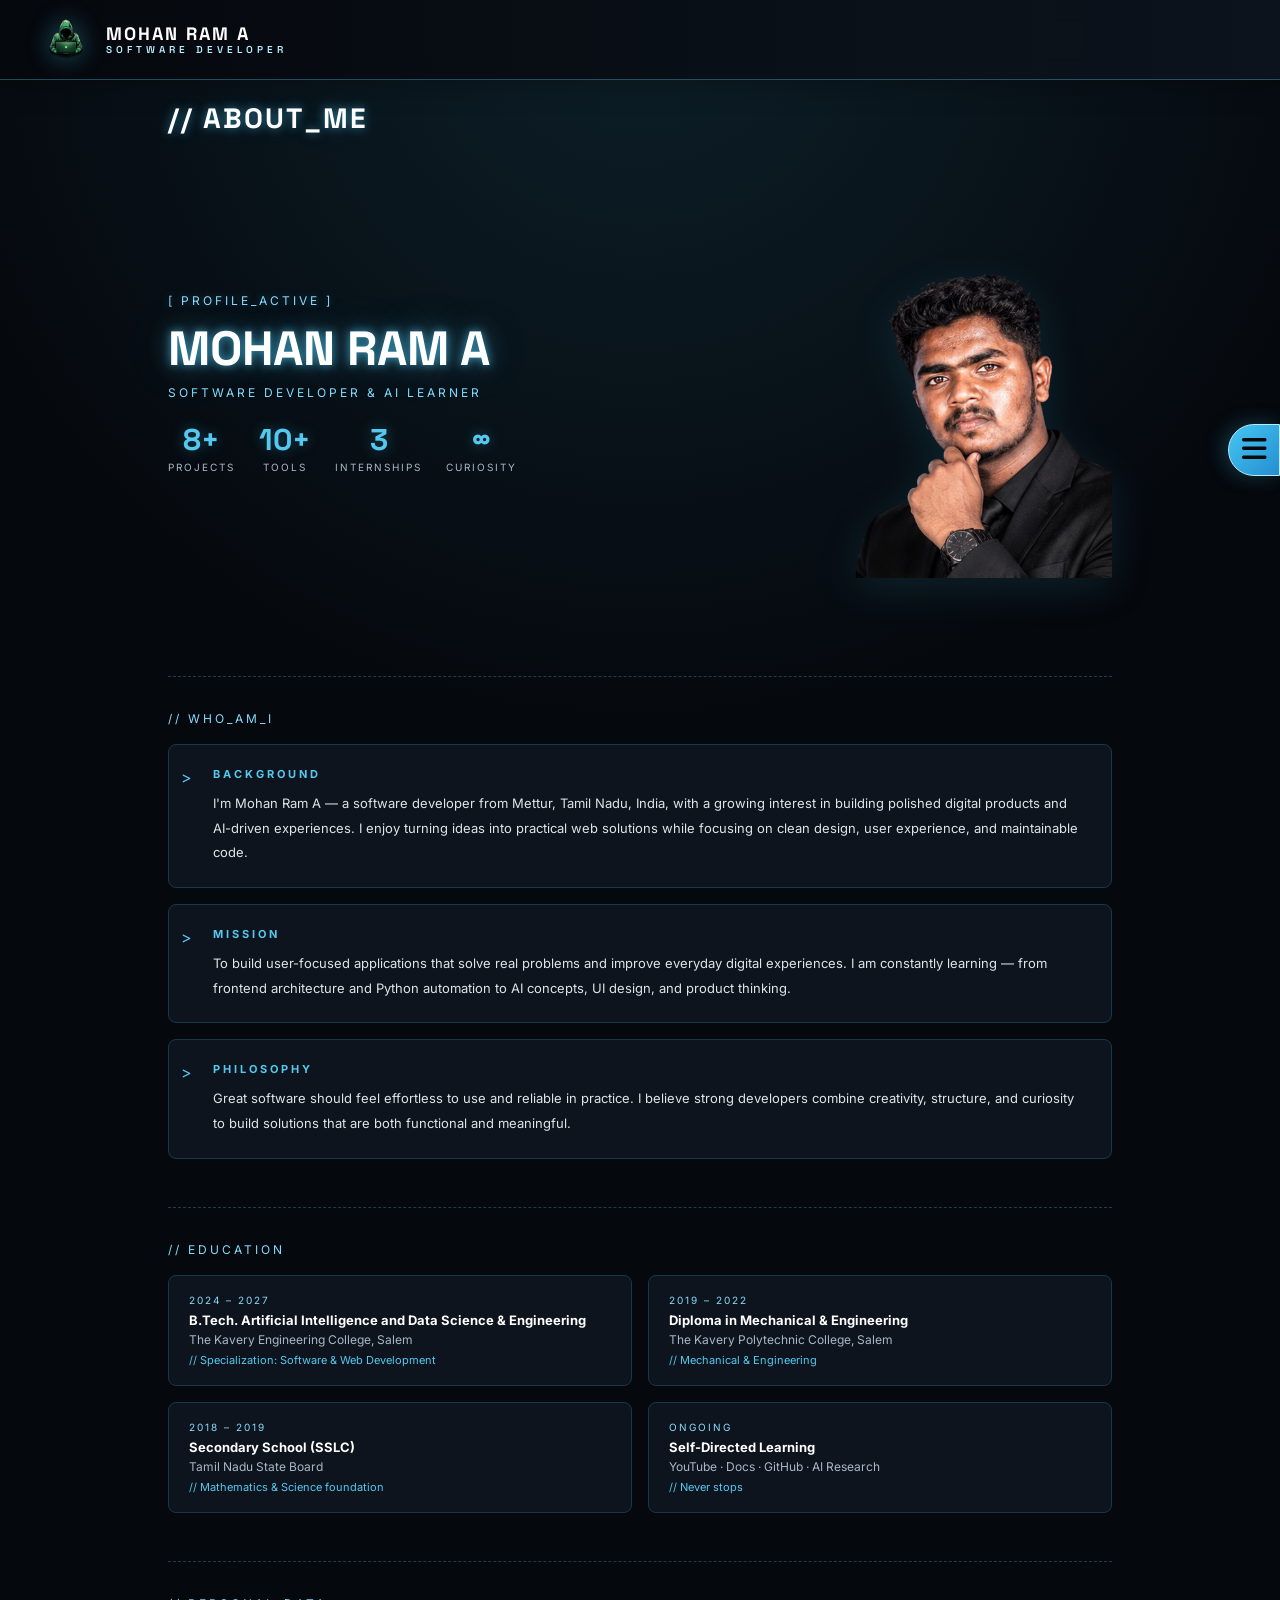
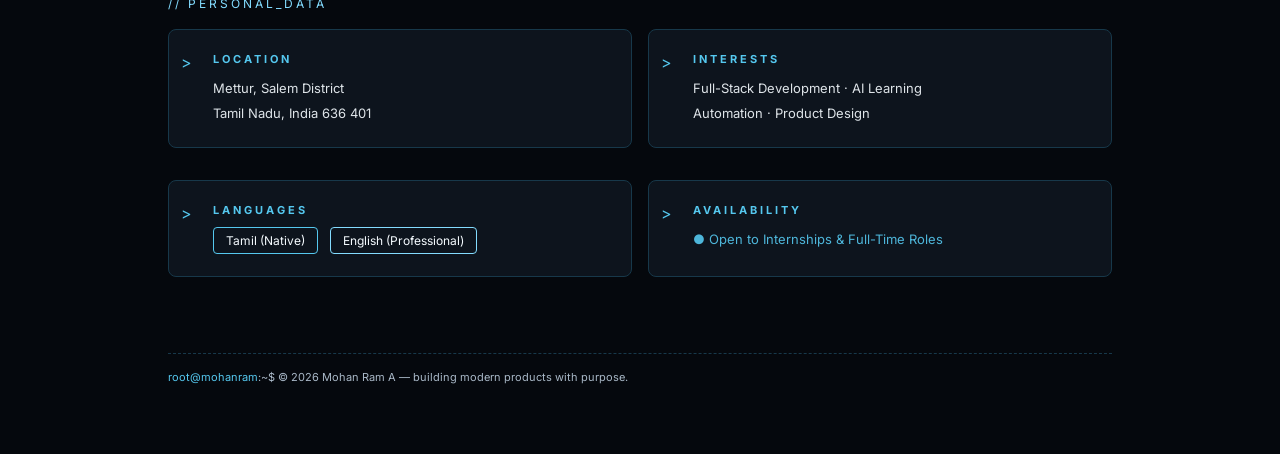
==== commit 096fe097: "Updated portfolio education details Refresh the education section with the latest degree and school " ====
--- a/about.html
+++ b/about.html
@@ -66,19 +66,19 @@
     <div class="label">// EDUCATION</div>
     <div class="edu-grid">
       <div class="edu-card">
-        <span class="yr">2022 – 2026</span>
-        <h3>B.E. Computer Science &amp; Engineering</h3>
-        <div class="inst">Jayalakshmi Institute of Technology, Dharmapuri</div>
+        <span class="yr">2024 – 2027</span>
+        <h3>B.Tech. Artificial Intelligence and Data Science &amp; Engineering</h3>
+        <div class="inst">The Kavery Engineering College, Salem</div>
         <div class="grade">// Specialization: Software &amp; Web Development</div>
       </div>
       <div class="edu-card">
-        <span class="yr">2020 – 2022</span>
-        <h3>Higher Secondary Certificate (HSC)</h3>
-        <div class="inst">Tamil Nadu State Board</div>
-        <div class="grade">// Computer Science Stream</div>
+        <span class="yr">2019 – 2022</span>
+        <h3>Diploma in Mechanical &amp; Engineering</h3>
+        <div class="inst">The Kavery Polytechnic College, Salem</div>
+        <div class="grade">// Mechanical &amp; Engineering</div>
       </div>
       <div class="edu-card">
-        <span class="yr">2019 – 2020</span>
+        <span class="yr">2018 – 2019</span>
         <h3>Secondary School (SSLC)</h3>
         <div class="inst">Tamil Nadu State Board</div>
         <div class="grade">// Mathematics &amp; Science foundation</div>
